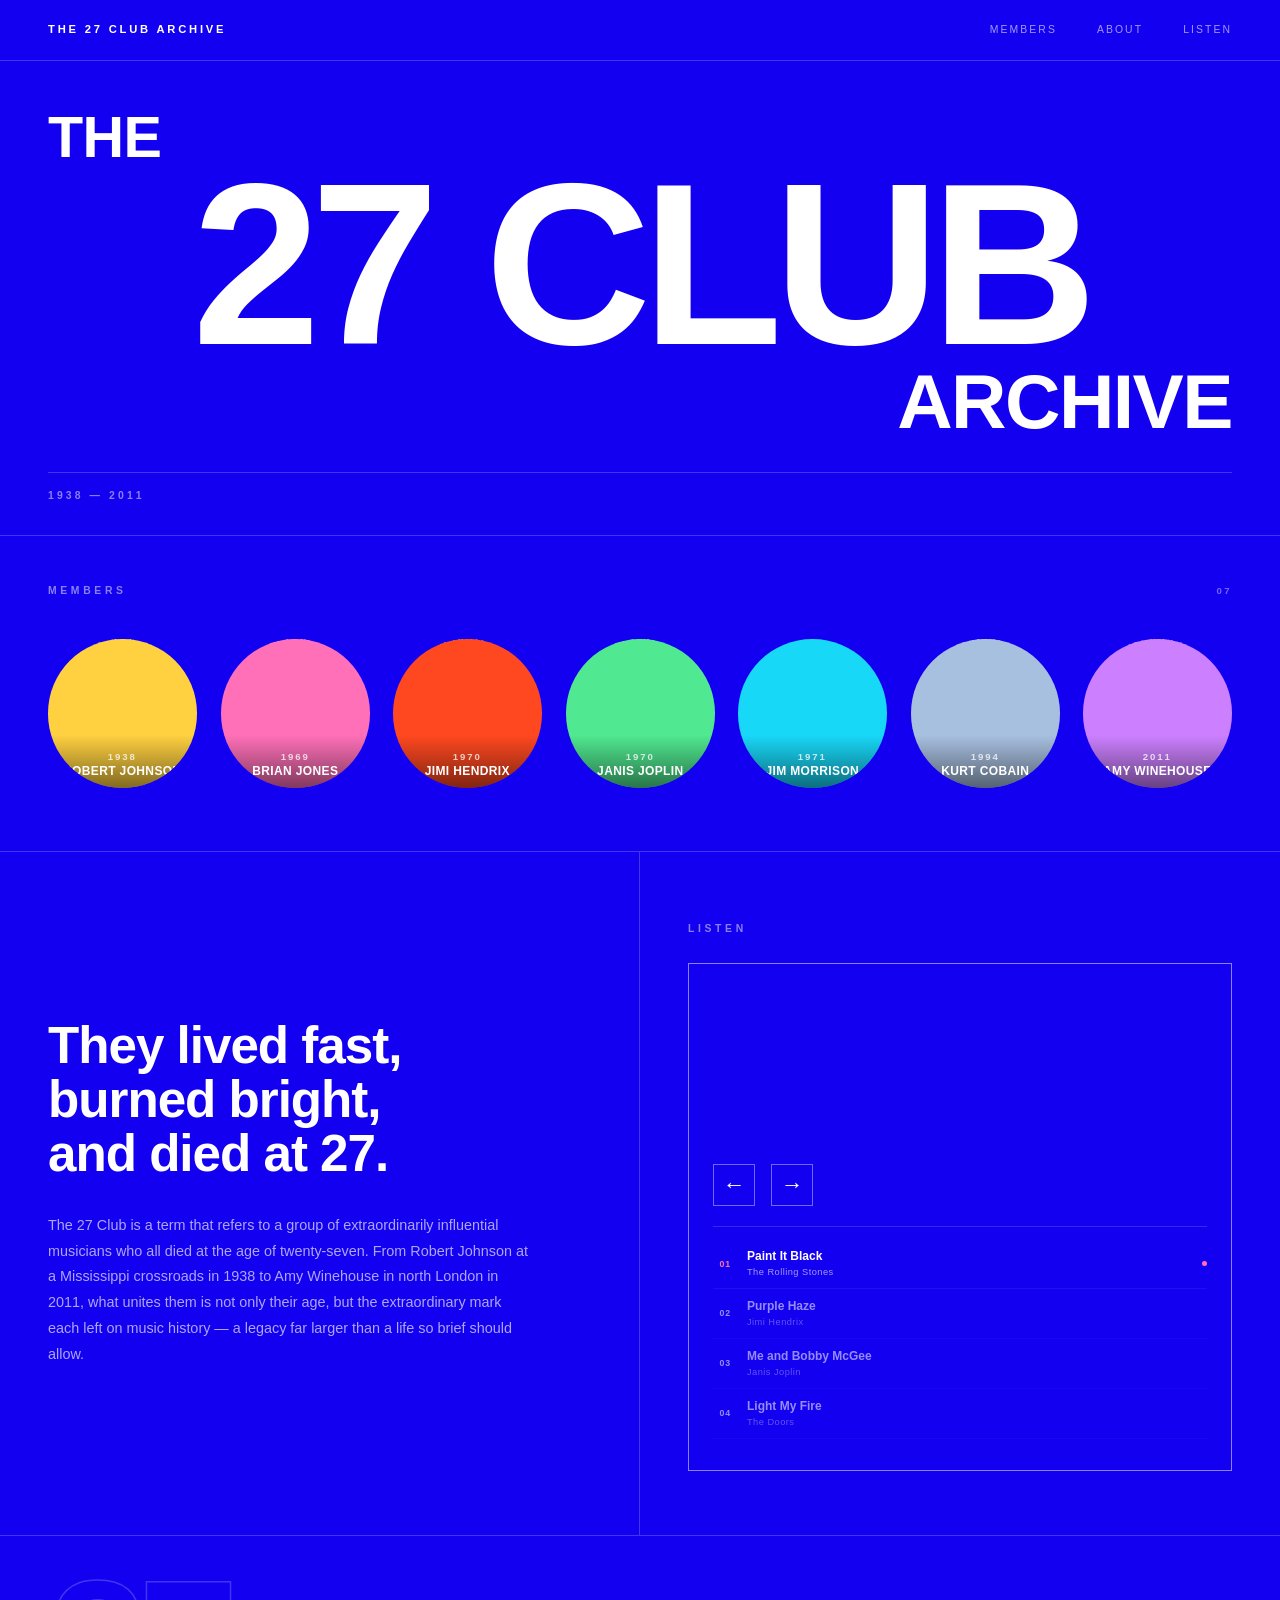
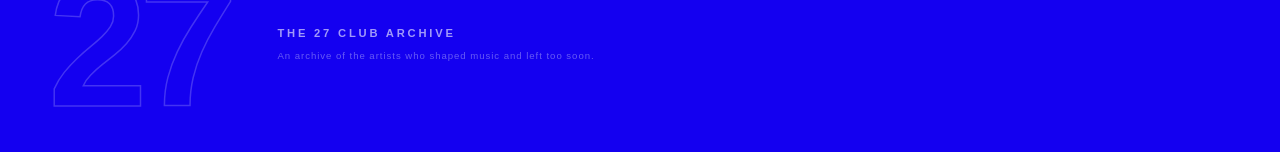
==== index.html @ 419df27a "27 club" ====
<!DOCTYPE html>
<html lang="en">
<head>
  <meta charset="UTF-8">
  <meta name="viewport" content="width=device-width, initial-scale=1.0">
  <title>The 27 Club Archive</title>
  <link rel="stylesheet" href="styles.css">
</head>
<body>

  <nav class="site-nav">
    <span class="nav-logo">The 27 Club Archive</span>
    <div class="nav-links">
      <a href="#members">Members</a>
      <a href="#about">About</a>
      <a href="#listen">Listen</a>
    </div>
  </nav>

  <section class="hero">
    <div class="hero-title">
      <div class="title-the">THE</div>
      <div class="title-27">27 CLUB</div>
      <div class="title-archive">ARCHIVE</div>
    </div>
    <div class="hero-meta">
      <span class="hero-dates">1938 &mdash; 2011</span>
    </div>
  </section>

  <section class="members-section" id="members">
    <div class="members-label">
      <span>Members</span>
      <span class="members-count">07</span>
    </div>

    <div class="members-grid">

      <a href="members/robert-johnson.html" class="member-circle" style="--color: #FFD040">
        <img class="circle-img circle-threshold" src=".zenflow-attachments/76726091-aeca-4d4d-8b0a-7238feda0a3c.png" alt="Robert Johnson">
        <img class="circle-img circle-halftone" src=".zenflow-attachments/add4eace-96e6-4d94-8f6b-bdab7e1ceea6.png" alt="Robert Johnson">
        <div class="circle-info">
          <span class="circle-year">1938</span>
          <span class="circle-name">Robert Johnson</span>
        </div>
      </a>

      <a href="members/brian-jones.html" class="member-circle" style="--color: #FF70B8">
        <img class="circle-img circle-threshold" src=".zenflow-attachments/5f289cb8-2239-4285-b344-a685cfad030c.png" alt="Brian Jones">
        <img class="circle-img circle-halftone" src=".zenflow-attachments/522c7204-eaee-421b-bed2-1b49434ac3e8.png" alt="Brian Jones">
        <div class="circle-info">
          <span class="circle-year">1969</span>
          <span class="circle-name">Brian Jones</span>
        </div>
      </a>

      <a href="members/jimi-hendrix.html" class="member-circle" style="--color: #FF4820">
        <img class="circle-img circle-threshold" src=".zenflow-attachments/1c67dd60-42a4-47df-b7ad-dfa5100b7563.png" alt="Jimi Hendrix">
        <img class="circle-img circle-halftone" src=".zenflow-attachments/8b0aa598-7952-47e0-94f8-97193439e924.png" alt="Jimi Hendrix">
        <div class="circle-info">
          <span class="circle-year">1970</span>
          <span class="circle-name">Jimi Hendrix</span>
        </div>
      </a>

      <a href="members/janis-joplin.html" class="member-circle" style="--color: #50E890">
        <img class="circle-img circle-threshold" src=".zenflow-attachments/85b2235f-b6a3-4884-8c78-66d7f9d17856.png" alt="Janis Joplin">
        <img class="circle-img circle-halftone" src=".zenflow-attachments/bd9fbab4-db8a-495e-9bda-b3ee3166f1fe.png" alt="Janis Joplin">
        <div class="circle-info">
          <span class="circle-year">1970</span>
          <span class="circle-name">Janis Joplin</span>
        </div>
      </a>

      <a href="members/jim-morrison.html" class="member-circle" style="--color: #18D8F8">
        <img class="circle-img circle-threshold" src=".zenflow-attachments/998606d6-463b-485b-a5c2-0012f53e89d2.png" alt="Jim Morrison" style="width:140%;height:140%;top:-20%;left:-20%;object-fit:contain;">
        <img class="circle-img circle-halftone" src=".zenflow-attachments/d2242a1e-b1d1-41db-b8bb-a1f26f40af06.png" alt="Jim Morrison" style="width:140%;height:140%;top:-20%;left:-20%;object-fit:contain;">
        <div class="circle-info">
          <span class="circle-year">1971</span>
          <span class="circle-name">Jim Morrison</span>
        </div>
      </a>

      <a href="members/kurt-cobain.html" class="member-circle" style="--color: #A8C0E0">
        <img class="circle-img circle-threshold" src=".zenflow-attachments/b9043e88-2c7e-46d2-8000-735af0f09d81.png" alt="Kurt Cobain">
        <img class="circle-img circle-halftone" src=".zenflow-attachments/f553f858-abbe-4a90-8a31-08021c6faad3.png" alt="Kurt Cobain">
        <div class="circle-info">
          <span class="circle-year">1994</span>
          <span class="circle-name">Kurt Cobain</span>
        </div>
      </a>

      <a href="members/amy-winehouse.html" class="member-circle" style="--color: #CC80FF">
        <img class="circle-img circle-threshold" src=".zenflow-attachments/edf354b9-4a42-473b-af5e-0af0be7027fa.png" alt="Amy Winehouse">
        <img class="circle-img circle-halftone" src=".zenflow-attachments/ae33bafc-1d8d-4ed4-bcd6-6d136a87b530.png" alt="Amy Winehouse">
        <div class="circle-info">
          <span class="circle-year">2011</span>
          <span class="circle-name">Amy Winehouse</span>
        </div>
      </a>

    </div>
  </section>

  <section class="lower-section">

    <div class="about-block" id="about">
      <p class="about-lead">They lived fast,<br>burned bright,<br>and died at 27.</p>
      <p class="about-body">The 27 Club is a term that refers to a group of extraordinarily influential musicians who all died at the age of twenty-seven. From Robert Johnson at a Mississippi crossroads in 1938 to Amy Winehouse in north London in 2011, what unites them is not only their age, but the extraordinary mark each left on music history — a legacy far larger than a life so brief should allow.</p>
    </div>

    <div class="player-block" id="listen">
      <div class="player-label-row">
        <span class="player-section-label">Listen</span>
      </div>
      <div class="music-player">
        <div class="apple-embed-wrap">
          <iframe id="apple-embed"
            allow="autoplay *; encrypted-media *; fullscreen *; clipboard-write"
            frameborder="0" height="150"
            sandbox="allow-forms allow-popups allow-same-origin allow-scripts allow-storage-access-by-user-activation allow-top-navigation-by-user-activation"
            src="https://embed.music.apple.com/us/album/paint-it-black/1440764786?i=1440765582">
          </iframe>
        </div>
        <div class="player-controls-row">
          <button class="player-arrow" id="prev-btn">&#8592;</button>
          <button class="player-arrow" id="next-btn">&#8594;</button>
        </div>
        <div class="player-playlist" id="playlist"></div>
      </div>
    </div>

  </section>

  <footer class="site-footer">
    <div class="footer-big">27</div>
    <div class="footer-right">
      <span class="footer-name">The 27 Club Archive</span>
      <span class="footer-tagline">An archive of the artists who shaped music and left too soon.</span>
    </div>
  </footer>

  <div style="position:fixed;left:-9999px;width:200px;height:113px;overflow:hidden;opacity:0;pointer-events:none;" aria-hidden="true">
    <div id="yt-player"></div>
  </div>
  <script src="https://www.youtube.com/iframe_api"></script>
  <script src="script.js"></script>

</body>
</html>
---- styles.css ----
/* ============================================================
   THE 27 CLUB ARCHIVE
   Swiss International Style — vivid blue, Helvetica
   ============================================================ */

:root {
  --blue:  #1400F0;
  --white: #ffffff;
  --font:  "Helvetica Neue", Helvetica, Arial, sans-serif;
  --ease:  cubic-bezier(0.25, 0.46, 0.45, 0.94);
}

*, *::before, *::after {
  box-sizing: border-box;
  margin: 0;
  padding: 0;
}

html {
  font-size: 16px;
  scroll-behavior: smooth;
}

body {
  background: var(--blue);
  color: var(--white);
  font-family: var(--font);
  line-height: 1.4;
  overflow-x: hidden;
}

a {
  color: inherit;
  text-decoration: none;
}

/* ============================================================
   NAV
   ============================================================ */

.site-nav {
  display: flex;
  align-items: center;
  justify-content: space-between;
  padding: 1.4rem 3rem;
  border-bottom: 1.5px solid rgba(255, 255, 255, 0.2);
}

.nav-logo {
  font-size: 0.7rem;
  font-weight: 700;
  letter-spacing: 0.25em;
  text-transform: uppercase;
}

.nav-links {
  display: flex;
  gap: 2.5rem;
}

.nav-links a {
  font-size: 0.65rem;
  font-weight: 500;
  letter-spacing: 0.2em;
  text-transform: uppercase;
  opacity: 0.6;
  transition: opacity 0.2s;
  position: relative;
}

.nav-links a::after {
  content: '';
  position: absolute;
  bottom: -3px;
  left: 0;
  width: 0;
  height: 1px;
  background: currentColor;
  transition: width 0.3s var(--ease);
}

.nav-links a:hover {
  opacity: 1;
}

.nav-links a:hover::after {
  width: 100%;
}

/* ============================================================
   HERO — staggered Swiss-style title
   ============================================================ */

.hero {
  padding: 3rem 3rem 2rem;
  border-bottom: 1.5px solid rgba(255, 255, 255, 0.2);
}

.hero-title {
  margin-bottom: 2rem;
}

.title-the {
  font-size: clamp(2rem, 4.5vw, 5rem);
  font-weight: 900;
  letter-spacing: -0.01em;
  line-height: 1;
  text-transform: uppercase;
  text-align: left;
}

.title-27 {
  font-size: clamp(5rem, 18vw, 22rem);
  font-weight: 900;
  letter-spacing: -0.04em;
  line-height: 0.85;
  text-transform: uppercase;
  text-align: center;
}

.title-archive {
  font-size: clamp(2.5rem, 6vw, 7.5rem);
  font-weight: 900;
  letter-spacing: -0.02em;
  line-height: 1;
  text-transform: uppercase;
  text-align: right;
}

.hero-meta {
  display: flex;
  align-items: center;
  justify-content: space-between;
  border-top: 1.5px solid rgba(255, 255, 255, 0.2);
  padding-top: 1rem;
}

.hero-dates {
  font-size: 0.65rem;
  font-weight: 700;
  letter-spacing: 0.3em;
  text-transform: uppercase;
  opacity: 0.5;
}

.hero-tagline {
  font-size: 0.65rem;
  font-weight: 400;
  letter-spacing: 0.15em;
  text-transform: uppercase;
  opacity: 0.5;
}

/* ============================================================
   MEMBERS — colored circles
   ============================================================ */

.members-section {
  padding: 3rem 3rem 4rem;
  border-bottom: 1.5px solid rgba(255, 255, 255, 0.2);
}

.members-label {
  display: flex;
  align-items: baseline;
  justify-content: space-between;
  margin-bottom: 2.5rem;
}

.members-label span:first-child {
  font-size: 0.65rem;
  font-weight: 700;
  letter-spacing: 0.35em;
  text-transform: uppercase;
  opacity: 0.5;
}

.members-count {
  font-size: 0.6rem;
  font-weight: 700;
  letter-spacing: 0.25em;
  opacity: 0.4;
}

.members-grid {
  display: grid;
  grid-template-columns: repeat(7, 1fr);
  gap: 1.5rem;
  align-items: end;
}

/* ---- The circle card ---- */

.member-circle {
  display: block;
  position: relative;
  width: 100%;
  padding-bottom: 100%;
  border-radius: 50%;
  background: var(--color);
  overflow: hidden;
  cursor: pointer;
  transition: transform 0.35s var(--ease), box-shadow 0.35s var(--ease);
}

.member-circle:hover {
  transform: translateY(-8px) scale(1.04);
  box-shadow: 0 20px 50px rgba(0, 0, 0, 0.35);
}

/* Both threshold and halftone images — identical positioning & transition */
.circle-img {
  position: absolute;
  top: -7%;
  left: -7%;
  width: 114%;
  height: 114%;
  object-fit: cover;
  object-position: center 20%;
  mix-blend-mode: multiply;
  transition: opacity 0.4s var(--ease);
}

.circle-threshold {
  opacity: 1;
}

.circle-halftone {
  opacity: 0;
}

.member-circle:hover .circle-threshold {
  opacity: 0;
}

.member-circle:hover .circle-halftone {
  opacity: 1;
}

/* Label — always visible at bottom of circle */
.circle-info {
  position: absolute;
  bottom: 0;
  left: 0;
  right: 0;
  display: flex;
  flex-direction: column;
  align-items: center;
  padding: 10% 8% 10%;
  background: linear-gradient(to top, rgba(0,0,0,0.55) 0%, transparent 100%);
  z-index: 2;
  pointer-events: none;
}

.circle-year {
  font-size: clamp(0.45rem, 0.9vw, 0.6rem);
  font-weight: 700;
  letter-spacing: 0.2em;
  text-transform: uppercase;
  color: rgba(255,255,255,0.75);
  margin-bottom: 0.2em;
}

.circle-name {
  font-size: clamp(0.5rem, 1vw, 0.75rem);
  font-weight: 800;
  text-transform: uppercase;
  letter-spacing: 0.03em;
  text-align: center;
  line-height: 1.15;
  color: #ffffff;
}

/* ============================================================
   LOWER SECTION — About + Player
   ============================================================ */

.lower-section {
  display: grid;
  grid-template-columns: 1fr 1fr;
  border-bottom: 1.5px solid rgba(255, 255, 255, 0.2);
}

/* ---- ABOUT ---- */

.about-block {
  padding: 4rem 3rem;
  border-right: 1.5px solid rgba(255, 255, 255, 0.2);
  display: flex;
  flex-direction: column;
  justify-content: center;
  gap: 2rem;
}

.about-lead {
  font-size: clamp(2rem, 4vw, 4.5rem);
  font-weight: 900;
  letter-spacing: -0.02em;
  line-height: 1.05;
}

.about-body {
  font-size: 0.9rem;
  font-weight: 300;
  line-height: 1.8;
  opacity: 0.65;
  max-width: 480px;
}

/* ---- MUSIC PLAYER ---- */

.player-block {
  padding: 4rem 3rem;
  display: flex;
  flex-direction: column;
  gap: 1.5rem;
}

.player-section-label {
  font-size: 0.65rem;
  font-weight: 700;
  letter-spacing: 0.35em;
  text-transform: uppercase;
  opacity: 0.5;
}

.music-player {
  border: 1.5px solid rgba(255, 255, 255, 0.5);
  padding: 1.5rem;
  display: flex;
  flex-direction: column;
  gap: 1.25rem;
}

.player-top {
  display: flex;
  align-items: center;
  gap: 1rem;
}

.player-art {
  width: 56px;
  height: 56px;
  flex-shrink: 0;
  background: rgba(255,255,255,0.15);
  border: 1.5px solid rgba(255,255,255,0.3);
  transition: background 0.4s ease;
}

.player-track {
  display: flex;
  flex-direction: column;
  gap: 0.2rem;
  min-width: 0;
}

.player-track-name {
  font-size: 1rem;
  font-weight: 700;
  letter-spacing: -0.01em;
  white-space: nowrap;
  overflow: hidden;
  text-overflow: ellipsis;
}

.player-track-artist {
  font-size: 0.65rem;
  font-weight: 400;
  letter-spacing: 0.1em;
  opacity: 0.55;
  text-transform: uppercase;
}

.player-controls-row {
  display: flex;
  align-items: center;
  gap: 1rem;
}

.player-arrow {
  background: none;
  border: 1.5px solid rgba(255,255,255,0.4);
  color: var(--white);
  font-size: 1.4rem;
  width: 42px;
  height: 42px;
  cursor: pointer;
  display: flex;
  align-items: center;
  justify-content: center;
  transition: background 0.2s, border-color 0.2s;
  font-family: var(--font);
}

.player-arrow:hover {
  background: rgba(255,255,255,0.15);
  border-color: rgba(255,255,255,0.8);
}

.player-play {
  background: var(--white);
  border: none;
  color: var(--blue);
  width: 52px;
  height: 52px;
  border-radius: 50%;
  cursor: pointer;
  display: flex;
  align-items: center;
  justify-content: center;
  transition: transform 0.2s, opacity 0.2s;
  flex-shrink: 0;
}

.player-play svg {
  width: 18px;
  height: 18px;
}

.player-play:hover {
  transform: scale(1.08);
  opacity: 0.9;
}

.player-progress-row {
  display: flex;
  align-items: center;
  gap: 0.75rem;
}

.player-time {
  font-size: 0.55rem;
  font-weight: 600;
  letter-spacing: 0.1em;
  opacity: 0.5;
  font-variant-numeric: tabular-nums;
  min-width: 26px;
}

.player-bar {
  flex: 1;
  height: 2px;
  background: rgba(255,255,255,0.2);
  cursor: pointer;
  position: relative;
}

.player-bar-fill {
  height: 100%;
  background: var(--white);
  width: 0%;
  transition: width 0.5s linear;
}

.player-playlist {
  border-top: 1.5px solid rgba(255,255,255,0.15);
  padding-top: 0.75rem;
  display: flex;
  flex-direction: column;
  max-height: 220px;
  overflow-y: auto;
}

.player-playlist::-webkit-scrollbar {
  width: 3px;
}

.player-playlist::-webkit-scrollbar-track {
  background: transparent;
}

.player-playlist::-webkit-scrollbar-thumb {
  background: rgba(255,255,255,0.3);
}

.playlist-item {
  display: flex;
  align-items: center;
  gap: 1rem;
  padding: 0.55rem 0;
  cursor: pointer;
  border-bottom: 1px solid rgba(255,255,255,0.06);
  transition: opacity 0.15s;
  opacity: 0.55;
}

.playlist-item:hover,
.playlist-item.active {
  opacity: 1;
}

.playlist-item.active .pl-num {
  color: var(--track-color, #fff);
}

.pl-num {
  font-size: 0.55rem;
  font-weight: 700;
  letter-spacing: 0.1em;
  min-width: 18px;
  text-align: right;
}

.pl-details {
  display: flex;
  flex-direction: column;
  gap: 0.1rem;
  flex: 1;
  min-width: 0;
}

.pl-title {
  font-size: 0.75rem;
  font-weight: 600;
  white-space: nowrap;
  overflow: hidden;
  text-overflow: ellipsis;
}

.pl-artist {
  font-size: 0.58rem;
  font-weight: 300;
  opacity: 0.6;
  letter-spacing: 0.05em;
}

.pl-dot {
  width: 5px;
  height: 5px;
  border-radius: 50%;
  background: var(--track-color, #fff);
  opacity: 0;
  flex-shrink: 0;
  transition: opacity 0.2s;
}

.playlist-item.active .pl-dot {
  opacity: 1;
}

/* ============================================================
   FOOTER
   ============================================================ */

.site-footer {
  display: flex;
  align-items: center;
  gap: 3rem;
  padding: 2rem 3rem;
  overflow: hidden;
}

.footer-big {
  font-size: clamp(6rem, 14vw, 18rem);
  font-weight: 900;
  letter-spacing: -0.05em;
  line-height: 0.85;
  color: transparent;
  -webkit-text-stroke: 1.5px rgba(255,255,255,0.2);
  flex-shrink: 0;
}

.footer-right {
  display: flex;
  flex-direction: column;
  gap: 0.5rem;
}

.footer-name {
  font-size: 0.7rem;
  font-weight: 700;
  letter-spacing: 0.25em;
  text-transform: uppercase;
  opacity: 0.6;
}

.footer-tagline {
  font-size: 0.6rem;
  font-weight: 300;
  letter-spacing: 0.1em;
  opacity: 0.35;
}

/* ============================================================
   MEMBER PAGES
   ============================================================ */

.member-page {
  min-height: 100vh;
}

.member-page-nav {
  display: flex;
  align-items: center;
  justify-content: space-between;
  padding: 1.4rem 3rem;
  border-bottom: 1.5px solid rgba(255,255,255,0.2);
}

.back-link {
  font-size: 0.65rem;
  font-weight: 700;
  letter-spacing: 0.25em;
  text-transform: uppercase;
  opacity: 0.6;
  transition: opacity 0.2s;
}

.back-link:hover {
  opacity: 1;
}

.page-27 {
  font-size: 1.1rem;
  font-weight: 900;
  letter-spacing: -0.02em;
}

.page-num {
  font-size: 0.6rem;
  font-weight: 600;
  letter-spacing: 0.2em;
  opacity: 0.4;
}

.member-hero {
  display: grid;
  grid-template-columns: 420px 1fr;
  min-height: 80vh;
  border-bottom: 1.5px solid rgba(255,255,255,0.2);
}

.hero-img-col {
  position: relative;
  overflow: hidden;
  border-right: 1.5px solid rgba(255,255,255,0.2);
}

.hero-img-col::before {
  content: '';
  position: absolute;
  inset: 0;
  background:
    linear-gradient(to right, transparent 50%, rgba(20,0,240,0.65) 100%),
    linear-gradient(to bottom, transparent 55%, rgba(20,0,240,0.5) 100%);
  z-index: 1;
  pointer-events: none;
}

.hero-img-col::after {
  content: '';
  position: absolute;
  inset: 0;
  background: var(--member-color, rgba(255,255,255,0));
  opacity: 0.06;
  mix-blend-mode: color;
  z-index: 2;
  pointer-events: none;
}

.hero-photo {
  width: 100%;
  height: 100%;
  display: block;
  object-fit: cover;
  object-position: center top;
  position: relative;
  z-index: 0;
}

.hero-text-col {
  padding: 4rem 4.5rem;
  display: flex;
  flex-direction: column;
  justify-content: center;
}

.hero-tag {
  display: inline-flex;
  align-items: center;
  gap: 0.5rem;
  font-size: 0.6rem;
  font-weight: 700;
  letter-spacing: 0.3em;
  text-transform: uppercase;
  margin-bottom: 1.5rem;
}

.hero-tag-dot {
  width: 8px;
  height: 8px;
  border-radius: 50%;
  background: var(--member-color, #fff);
  flex-shrink: 0;
}

.hero-name {
  font-size: clamp(3.5rem, 7vw, 8rem);
  font-weight: 900;
  letter-spacing: -0.04em;
  line-height: 0.88;
  text-transform: uppercase;
  margin-bottom: 1rem;
}

.hero-dates-row {
  font-size: 0.7rem;
  font-weight: 300;
  letter-spacing: 0.25em;
  opacity: 0.5;
  margin-bottom: 2.5rem;
}

.hero-genres {
  display: flex;
  flex-wrap: wrap;
  gap: 0.5rem;
  margin-bottom: 3rem;
}

.genre-pill {
  font-size: 0.55rem;
  font-weight: 700;
  letter-spacing: 0.18em;
  text-transform: uppercase;
  border: 1.5px solid rgba(255,255,255,0.3);
  padding: 0.3rem 0.8rem;
  border-radius: 100px;
  transition: background 0.2s, border-color 0.2s;
}

.genre-pill:hover {
  background: rgba(255,255,255,0.1);
  border-color: rgba(255,255,255,0.6);
}

.hero-quote {
  font-size: clamp(1rem, 2vw, 1.4rem);
  font-weight: 300;
  font-style: italic;
  line-height: 1.6;
  opacity: 0.8;
  border-left: 3px solid var(--member-color, rgba(255,255,255,0.5));
  padding-left: 1.5rem;
  max-width: 500px;
  margin-bottom: 0.75rem;
}

.hero-quote-attr {
  font-size: 0.55rem;
  font-weight: 600;
  letter-spacing: 0.25em;
  text-transform: uppercase;
  opacity: 0.4;
  padding-left: 1.5rem;
}

.member-content {
  padding: 5rem 3rem;
}

.content-grid {
  display: grid;
  grid-template-columns: 1fr 1fr;
  gap: 5rem;
  max-width: 1200px;
}

.content-block {
  margin-bottom: 3.5rem;
}

.content-label {
  font-size: 0.55rem;
  font-weight: 700;
  letter-spacing: 0.4em;
  text-transform: uppercase;
  opacity: 0.5;
  margin-bottom: 0.8rem;
  display: block;
}

.content-block h3 {
  font-size: 1.9rem;
  font-weight: 900;
  letter-spacing: -0.02em;
  margin-bottom: 1rem;
  line-height: 1.1;
}

.content-block p {
  font-size: 0.88rem;
  font-weight: 300;
  line-height: 1.85;
  opacity: 0.65;
  margin-bottom: 0.9rem;
}

.disc-list {
  list-style: none;
  margin-top: 0.5rem;
}

.disc-list li {
  display: flex;
  align-items: baseline;
  gap: 1.2rem;
  padding: 0.75rem 0;
  border-bottom: 1px solid rgba(255,255,255,0.1);
  font-size: 0.82rem;
}

.disc-yr {
  font-size: 0.58rem;
  font-weight: 700;
  letter-spacing: 0.1em;
  opacity: 0.4;
  min-width: 32px;
}

.disc-title {
  font-weight: 500;
  flex: 1;
}

.disc-type {
  font-size: 0.5rem;
  font-weight: 600;
  letter-spacing: 0.15em;
  text-transform: uppercase;
  opacity: 0.4;
}

.member-footer-nav {
  padding: 2.5rem 3rem;
  border-top: 1.5px solid rgba(255,255,255,0.2);
  display: flex;
  align-items: center;
  justify-content: space-between;
}

.fnav-prev,
.fnav-next {
  display: flex;
  flex-direction: column;
  gap: 0.2rem;
}

.fnav-next {
  text-align: right;
}

.fnav-dir {
  font-size: 0.55rem;
  font-weight: 700;
  letter-spacing: 0.25em;
  text-transform: uppercase;
  opacity: 0.4;
}

.fnav-name {
  font-size: 1rem;
  font-weight: 700;
  letter-spacing: -0.01em;
  transition: opacity 0.2s;
}

a.fnav-prev:hover .fnav-name,
a.fnav-next:hover .fnav-name {
  opacity: 0.6;
}

/* ============================================================
   RESPONSIVE
   ============================================================ */

@media (max-width: 1100px) {
  .members-grid {
    grid-template-columns: repeat(4, 1fr);
  }

  .member-hero {
    grid-template-columns: 1fr;
  }

  .hero-img-col {
    min-height: 55vw;
    border-right: none;
    border-bottom: 1.5px solid rgba(255,255,255,0.2);
  }

  .content-grid {
    grid-template-columns: 1fr;
    gap: 0;
  }
}

@media (max-width: 768px) {
  .site-nav {
    padding: 1.2rem 1.5rem;
  }

  .hero {
    padding: 2rem 1.5rem 1.5rem;
  }

  .members-section {
    padding: 2.5rem 1.5rem 3rem;
  }

  .members-grid {
    grid-template-columns: repeat(3, 1fr);
    gap: 1rem;
  }

  .lower-section {
    grid-template-columns: 1fr;
  }

  .about-block {
    padding: 3rem 1.5rem;
    border-right: none;
    border-bottom: 1.5px solid rgba(255,255,255,0.2);
  }

  .player-block {
    padding: 3rem 1.5rem;
  }

  .member-content {
    padding: 3rem 1.5rem;
  }

  .hero-text-col {
    padding: 3rem 2rem;
  }

  .site-footer {
    padding: 2rem 1.5rem;
  }

  .member-page-nav,
  .member-footer-nav {
    padding: 1.2rem 1.5rem;
  }
}

/* ============================================================
   ANIMATIONS & INTERACTIONS
   ============================================================ */

@keyframes slideUp {
  from { opacity: 0; transform: translateY(50px); }
  to   { opacity: 1; transform: translateY(0); }
}

@keyframes slideRight {
  from { opacity: 0; transform: translateX(-40px); }
  to   { opacity: 1; transform: translateX(0); }
}

@keyframes revealClip {
  from { clip-path: inset(0 100% 0 0); opacity: 0.4; }
  to   { clip-path: inset(0 0% 0 0);   opacity: 1; }
}

@keyframes scalePop {
  from { opacity: 0; transform: scale(0.82); }
  to   { opacity: 1; transform: scale(1); }
}

/* Hero title staggered entrance */
.title-the {
  animation: slideRight 0.55s var(--ease) both;
  animation-delay: 0.05s;
}
.title-27 {
  animation: slideUp 0.7s var(--ease) both;
  animation-delay: 0.18s;
}
.title-archive {
  animation: slideUp 0.55s var(--ease) both;
  animation-delay: 0.32s;
}
.hero-meta {
  animation: slideUp 0.5s var(--ease) both;
  animation-delay: 0.48s;
}

/* Members grid staggered pop-in */
.member-circle:nth-child(1) { animation: scalePop 0.45s var(--ease) both; animation-delay: 0.55s; }
.member-circle:nth-child(2) { animation: scalePop 0.45s var(--ease) both; animation-delay: 0.65s; }
.member-circle:nth-child(3) { animation: scalePop 0.45s var(--ease) both; animation-delay: 0.75s; }
.member-circle:nth-child(4) { animation: scalePop 0.45s var(--ease) both; animation-delay: 0.85s; }
.member-circle:nth-child(5) { animation: scalePop 0.45s var(--ease) both; animation-delay: 0.95s; }
.member-circle:nth-child(6) { animation: scalePop 0.45s var(--ease) both; animation-delay: 1.05s; }
.member-circle:nth-child(7) { animation: scalePop 0.45s var(--ease) both; animation-delay: 1.15s; }

/* Circle label slides up on hover */
.circle-info {
  transform: translateY(6px);
  transition: transform 0.35s var(--ease);
}
.member-circle:hover .circle-info {
  transform: translateY(0);
}

/* Scroll reveal */
.reveal {
  opacity: 0;
  transform: translateY(36px);
  transition: opacity 0.75s var(--ease), transform 0.75s var(--ease);
}
.reveal.revealed {
  opacity: 1;
  transform: none;
}

/* Member page hero entrance */
.hero-name {
  animation: revealClip 0.75s var(--ease) both;
  animation-delay: 0.2s;
}
.hero-tag {
  animation: slideUp 0.45s var(--ease) both;
  animation-delay: 0.1s;
}
.hero-dates-row {
  animation: slideUp 0.45s var(--ease) both;
  animation-delay: 0.35s;
}
.hero-genres {
  animation: slideUp 0.45s var(--ease) both;
  animation-delay: 0.45s;
}
.hero-quote {
  animation: slideUp 0.5s var(--ease) both;
  animation-delay: 0.55s;
}
.hero-quote-attr {
  animation: slideUp 0.45s var(--ease) both;
  animation-delay: 0.65s;
}

/* Cursor glow layer */
body::after {
  content: '';
  position: fixed;
  inset: 0;
  pointer-events: none;
  z-index: 9999;
  background: radial-gradient(circle 380px at var(--mx, -999px) var(--my, -999px), rgba(255,255,255,0.055) 0%, transparent 70%);
  transition: background 0.05s linear;
}

/* Disc list items stagger */
.disc-list li {
  opacity: 0;
  transform: translateX(-20px);
  transition: opacity 0.4s ease, transform 0.4s ease;
}
.reveal.revealed .disc-list li,
.disc-list.revealed li {
  opacity: 1;
  transform: none;
}
.disc-list li:nth-child(1) { transition-delay: 0.05s; }
.disc-list li:nth-child(2) { transition-delay: 0.10s; }
.disc-list li:nth-child(3) { transition-delay: 0.15s; }
.disc-list li:nth-child(4) { transition-delay: 0.20s; }
.disc-list li:nth-child(5) { transition-delay: 0.25s; }
.disc-list li:nth-child(6) { transition-delay: 0.30s; }
.disc-list li:nth-child(7) { transition-delay: 0.35s; }

/* ============================================================
   CSS HALFTONE (Janis Joplin)
   ============================================================ */

.css-halftone {
  -webkit-mask-image: radial-gradient(circle at center, black 40%, transparent 40%);
  -webkit-mask-size: 7px 7px;
  mask-image: radial-gradient(circle at center, black 40%, transparent 40%);
  mask-size: 7px 7px;
  filter: none !important;
}

/* ============================================================
   DISC LIST — clickable links
   ============================================================ */

.disc-list li:has(> a) {
  padding: 0;
}

.disc-list li a {
  display: flex;
  align-items: baseline;
  gap: 1.2rem;
  width: 100%;
  padding: 0.75rem 0;
  color: inherit;
  text-decoration: none;
  transition: opacity 0.2s;
}

.disc-list li a:hover {
  opacity: 0.6;
}

.disc-list li a .disc-title::after {
  content: " ↗";
  font-size: 0.55em;
  opacity: 0.4;
  vertical-align: super;
}

/* ============================================================
   FEATURED TRACK (member pages)
   ============================================================ */

.featured-track {
  padding: 2.5rem 3rem;
  background: rgba(0, 0, 0, 0.18);
  display: flex;
  align-items: flex-start;
  gap: 2.5rem;
  border-bottom: 1.5px solid rgba(255, 255, 255, 0.12);
}

.featured-track-label {
  font-size: 0.55rem;
  font-weight: 800;
  letter-spacing: 0.35em;
  text-transform: uppercase;
  color: var(--member-color, rgba(255, 255, 255, 0.5));
  writing-mode: vertical-lr;
  transform: rotate(180deg);
  white-space: nowrap;
  align-self: center;
  flex-shrink: 0;
}

.featured-track-embed {
  flex: 0 0 auto;
  width: 300px;
  aspect-ratio: 16 / 9;
  border-radius: 3px;
  overflow: hidden;
}

.featured-track-embed iframe {
  width: 100%;
  height: 100%;
  border: 0;
  display: block;
}

.featured-track-info {
  flex: 1;
  padding-top: 0.3rem;
}

.featured-track-now {
  font-size: 0.5rem;
  font-weight: 700;
  letter-spacing: 0.4em;
  text-transform: uppercase;
  opacity: 0.45;
  margin-bottom: 0.6rem;
  display: block;
}

.featured-track-title {
  font-size: clamp(1.4rem, 3.5vw, 2.6rem);
  font-weight: 900;
  letter-spacing: -0.03em;
  text-transform: uppercase;
  line-height: 1;
  color: var(--member-color, #fff);
  margin-bottom: 0.35rem;
}

.featured-track-artist {
  font-size: 0.7rem;
  font-weight: 400;
  letter-spacing: 0.18em;
  text-transform: uppercase;
  opacity: 0.55;
  margin-bottom: 1.2rem;
}

.featured-track-note {
  font-size: 0.62rem;
  opacity: 0.35;
  font-style: italic;
  line-height: 1.5;
}

.featured-track-search-link {
  display: inline-flex;
  align-items: center;
  gap: 0.5rem;
  font-size: 0.6rem;
  font-weight: 700;
  letter-spacing: 0.2em;
  text-transform: uppercase;
  border: 1.5px solid var(--member-color, rgba(255, 255, 255, 0.4));
  color: var(--member-color, #fff);
  padding: 0.55rem 1.2rem;
  border-radius: 100px;
  transition: background 0.2s;
}

.featured-track-search-link:hover {
  background: rgba(255, 255, 255, 0.08);
}

@media (max-width: 768px) {
  .featured-track {
    flex-direction: column;
    padding: 2rem 1.5rem;
    gap: 1.5rem;
  }
  .featured-track-label {
    writing-mode: horizontal-tb;
    transform: none;
  }
  .featured-track-embed {
    width: 100%;
  }
}
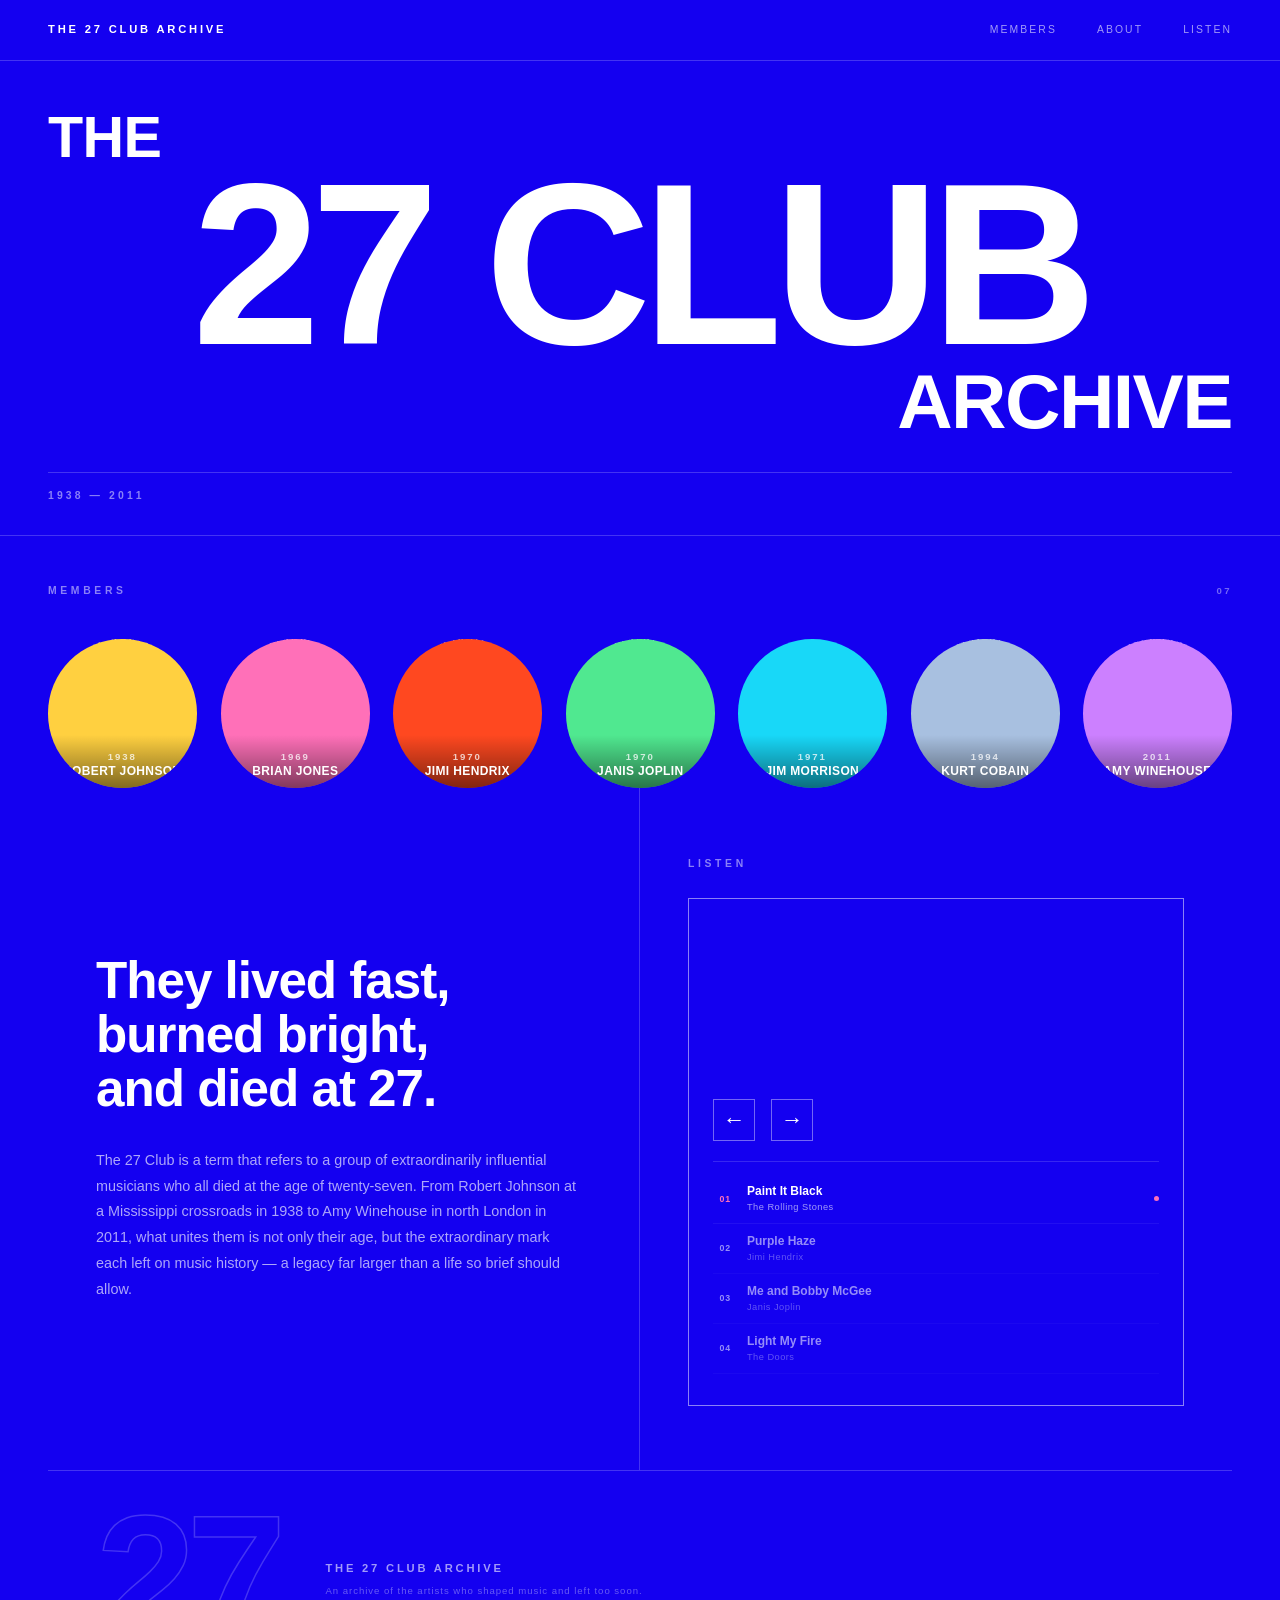
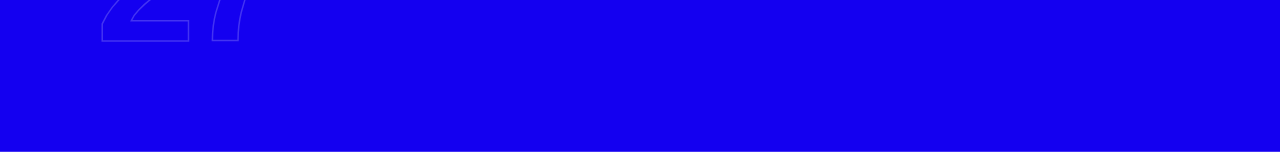
==== commit 05093001: "Update index.html" ====
--- a/index.html
+++ b/index.html
@@ -34,11 +34,11 @@
       <span class="members-count">07</span>
     </div>
 
-    <div class="members-grid">
+<div class="members-grid">
 
       <a href="members/robert-johnson.html" class="member-circle" style="--color: #FFD040">
-        <img class="circle-img circle-threshold" src=".zenflow-attachments/76726091-aeca-4d4d-8b0a-7238feda0a3c.png" alt="Robert Johnson">
-        <img class="circle-img circle-halftone" src=".zenflow-attachments/add4eace-96e6-4d94-8f6b-bdab7e1ceea6.png" alt="Robert Johnson">
+        <img class="circle-img circle-threshold" src="images/robert-threshold.png" alt="Robert Johnson">
+        <img class="circle-img circle-halftone" src="images/robert-halftone.png" alt="Robert Johnson">
         <div class="circle-info">
           <span class="circle-year">1938</span>
           <span class="circle-name">Robert Johnson</span>
@@ -46,8 +46,8 @@
       </a>
 
       <a href="members/brian-jones.html" class="member-circle" style="--color: #FF70B8">
-        <img class="circle-img circle-threshold" src=".zenflow-attachments/5f289cb8-2239-4285-b344-a685cfad030c.png" alt="Brian Jones">
-        <img class="circle-img circle-halftone" src=".zenflow-attachments/522c7204-eaee-421b-bed2-1b49434ac3e8.png" alt="Brian Jones">
+        <img class="circle-img circle-threshold" src="images/brian-threshold.png" alt="Brian Jones">
+        <img class="circle-img circle-halftone" src="images/brian-halftone.png" alt="Brian Jones">
         <div class="circle-info">
           <span class="circle-year">1969</span>
           <span class="circle-name">Brian Jones</span>
@@ -55,8 +55,8 @@
       </a>
 
       <a href="members/jimi-hendrix.html" class="member-circle" style="--color: #FF4820">
-        <img class="circle-img circle-threshold" src=".zenflow-attachments/1c67dd60-42a4-47df-b7ad-dfa5100b7563.png" alt="Jimi Hendrix">
-        <img class="circle-img circle-halftone" src=".zenflow-attachments/8b0aa598-7952-47e0-94f8-97193439e924.png" alt="Jimi Hendrix">
+        <img class="circle-img circle-threshold" src="images/jimi-threshold.png" alt="Jimi Hendrix">
+        <img class="circle-img circle-halftone" src="images/jimi-halftone.png" alt="Jimi Hendrix">
         <div class="circle-info">
           <span class="circle-year">1970</span>
           <span class="circle-name">Jimi Hendrix</span>
@@ -64,8 +64,8 @@
       </a>
 
       <a href="members/janis-joplin.html" class="member-circle" style="--color: #50E890">
-        <img class="circle-img circle-threshold" src=".zenflow-attachments/85b2235f-b6a3-4884-8c78-66d7f9d17856.png" alt="Janis Joplin">
-        <img class="circle-img circle-halftone" src=".zenflow-attachments/bd9fbab4-db8a-495e-9bda-b3ee3166f1fe.png" alt="Janis Joplin">
+        <img class="circle-img circle-threshold" src="images/janis-threshold.png" alt="Janis Joplin">
+        <img class="circle-img circle-halftone" src="images/janis-halftone.png" alt="Janis Joplin">
         <div class="circle-info">
           <span class="circle-year">1970</span>
           <span class="circle-name">Janis Joplin</span>
@@ -73,8 +73,8 @@
       </a>
 
       <a href="members/jim-morrison.html" class="member-circle" style="--color: #18D8F8">
-        <img class="circle-img circle-threshold" src=".zenflow-attachments/998606d6-463b-485b-a5c2-0012f53e89d2.png" alt="Jim Morrison" style="width:140%;height:140%;top:-20%;left:-20%;object-fit:contain;">
-        <img class="circle-img circle-halftone" src=".zenflow-attachments/d2242a1e-b1d1-41db-b8bb-a1f26f40af06.png" alt="Jim Morrison" style="width:140%;height:140%;top:-20%;left:-20%;object-fit:contain;">
+        <img class="circle-img circle-threshold" src="images/jim-threshold.png" alt="Jim Morrison" style="width:140%;height:140%;top:-20%;left:-20%;object-fit:contain;">
+        <img class="circle-img circle-halftone" src="images/jim-halftone.png" alt="Jim Morrison" style="width:140%;height:140%;top:-20%;left:-20%;object-fit:contain;">
         <div class="circle-info">
           <span class="circle-year">1971</span>
           <span class="circle-name">Jim Morrison</span>
@@ -82,8 +82,8 @@
       </a>
 
       <a href="members/kurt-cobain.html" class="member-circle" style="--color: #A8C0E0">
-        <img class="circle-img circle-threshold" src=".zenflow-attachments/b9043e88-2c7e-46d2-8000-735af0f09d81.png" alt="Kurt Cobain">
-        <img class="circle-img circle-halftone" src=".zenflow-attachments/f553f858-abbe-4a90-8a31-08021c6faad3.png" alt="Kurt Cobain">
+        <img class="circle-img circle-threshold" src="images/kurt-threshold.png" alt="Kurt Cobain">
+        <img class="circle-img circle-halftone" src="images/kurt-halftone.png" alt="Kurt Cobain">
         <div class="circle-info">
           <span class="circle-year">1994</span>
           <span class="circle-name">Kurt Cobain</span>
@@ -91,8 +91,8 @@
       </a>
 
       <a href="members/amy-winehouse.html" class="member-circle" style="--color: #CC80FF">
-        <img class="circle-img circle-threshold" src=".zenflow-attachments/edf354b9-4a42-473b-af5e-0af0be7027fa.png" alt="Amy Winehouse">
-        <img class="circle-img circle-halftone" src=".zenflow-attachments/ae33bafc-1d8d-4ed4-bcd6-6d136a87b530.png" alt="Amy Winehouse">
+        <img class="circle-img circle-threshold" src="images/amy-threshold.png" alt="Amy Winehouse">
+        <img class="circle-img circle-halftone" src="images/amy-halftone.png" alt="Amy Winehouse">
         <div class="circle-info">
           <span class="circle-year">2011</span>
           <span class="circle-name">Amy Winehouse</span>
@@ -100,8 +100,6 @@
       </a>
 
     </div>
-  </section>
-
   <section class="lower-section">
 
     <div class="about-block" id="about">
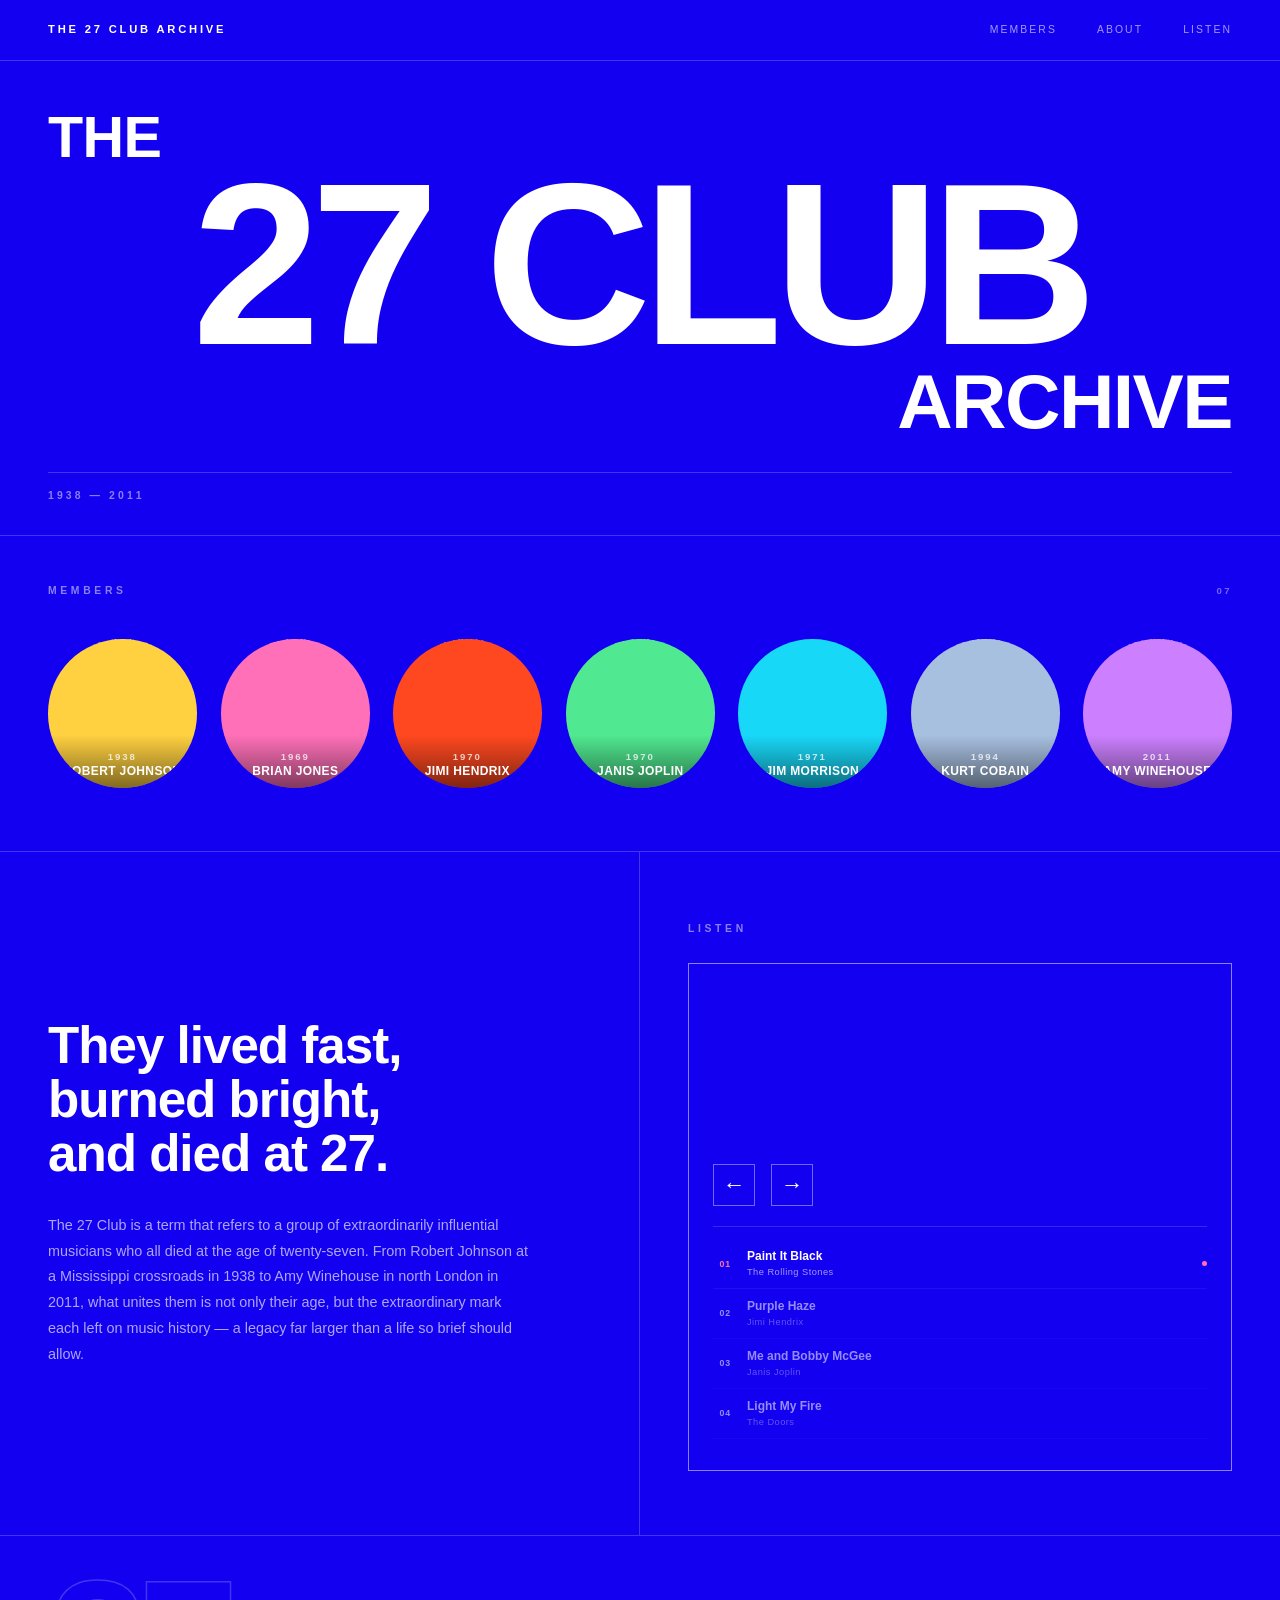
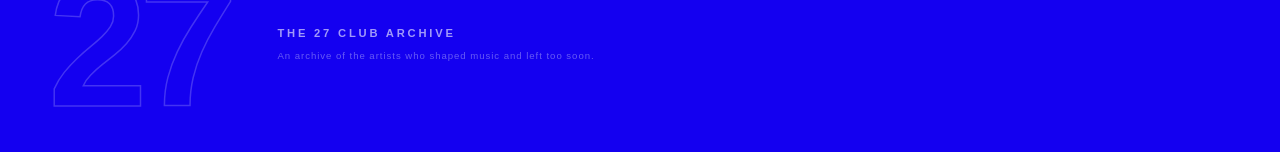
==== commit 33f0b36c: "Fix HTML structure by adding missing section tag Added a closing section tag and ensured proper HTML" ====
--- a/index.html
+++ b/index.html
@@ -34,7 +34,7 @@
       <span class="members-count">07</span>
     </div>
 
-<div class="members-grid">
+    <div class="members-grid">
 
       <a href="members/robert-johnson.html" class="member-circle" style="--color: #FFD040">
         <img class="circle-img circle-threshold" src="images/robert-threshold.png" alt="Robert Johnson">
@@ -100,6 +100,8 @@
       </a>
 
     </div>
+  </section>
+
   <section class="lower-section">
 
     <div class="about-block" id="about">
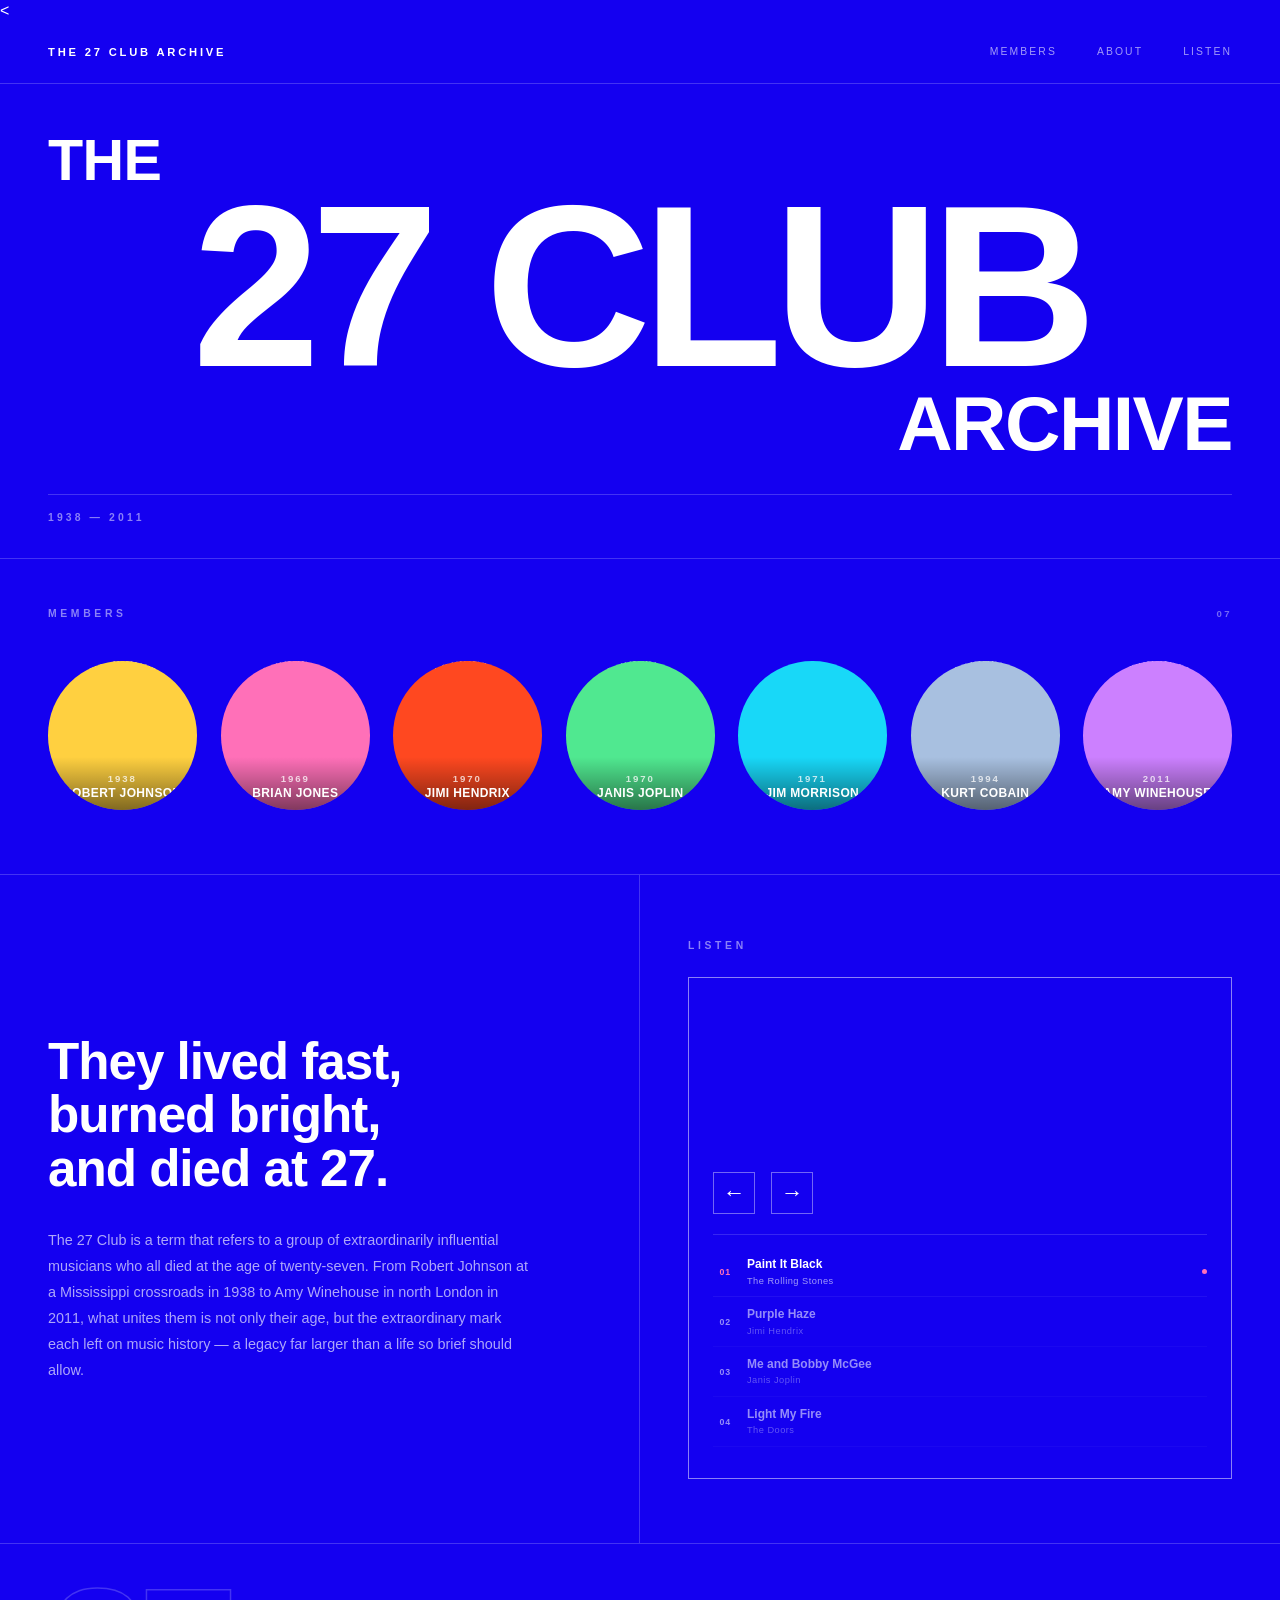
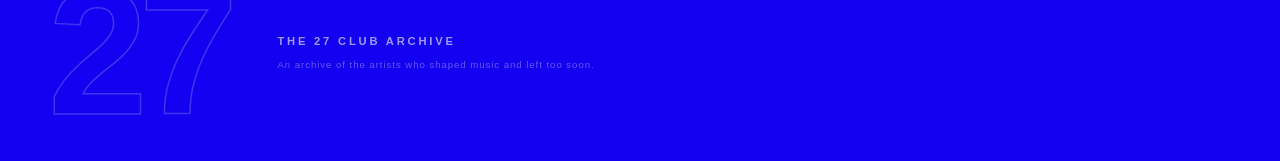
==== commit 38a0c45c: "r" ====
--- a/index.html
+++ b/index.html
@@ -1,4 +1,4 @@
-<!DOCTYPE html>
+<<!DOCTYPE html>
 <html lang="en">
 <head>
   <meta charset="UTF-8">
@@ -147,4 +147,4 @@
   <script src="script.js"></script>
 
 </body>
-</html>
+</html>
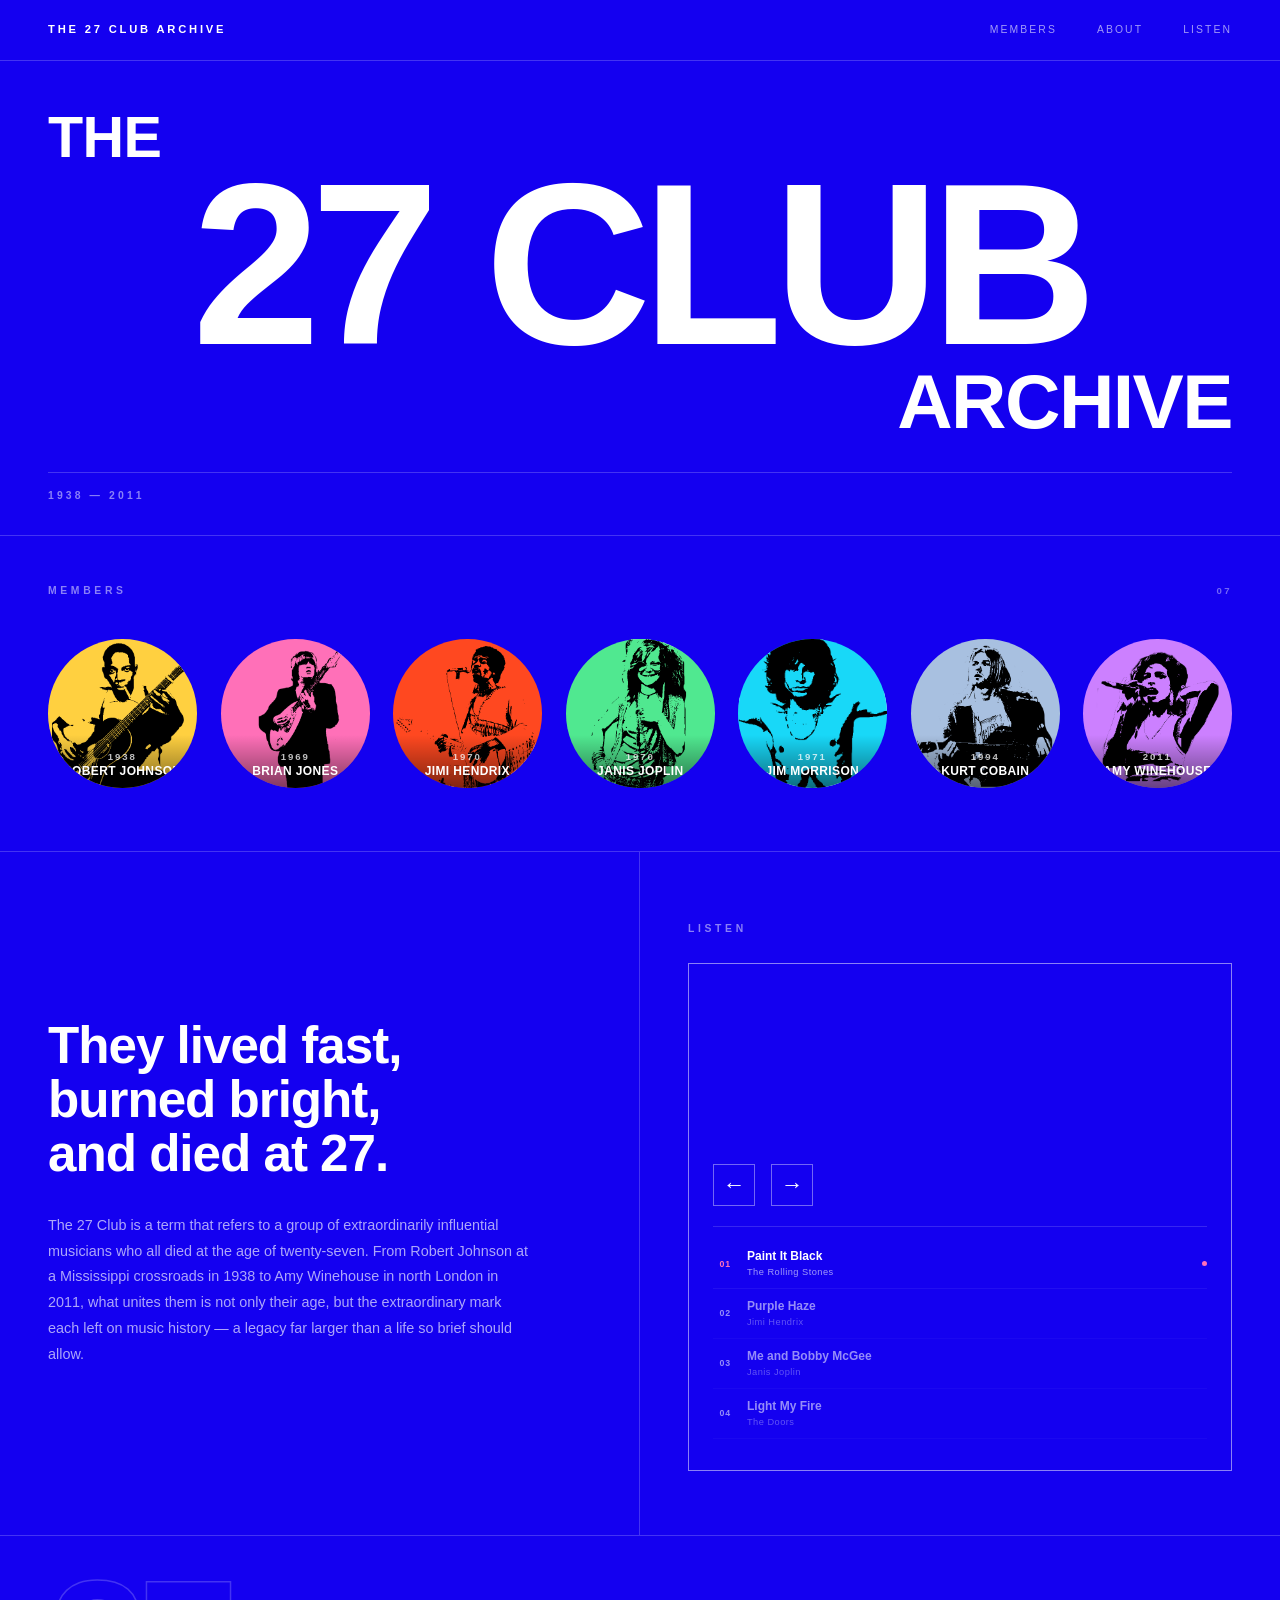
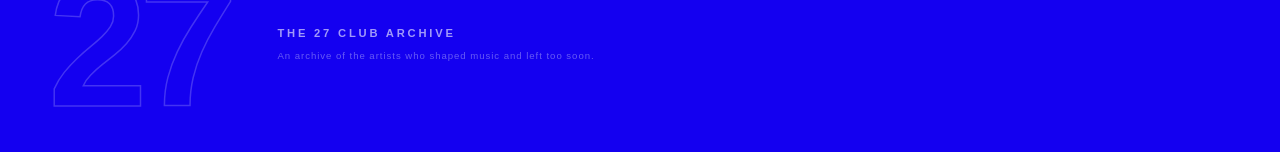
==== commit aa9a5711: "Fix DOCTYPE declaration in index.html" ====
--- a/index.html
+++ b/index.html
@@ -1,4 +1,4 @@
-<<!DOCTYPE html>
+<!DOCTYPE html>
 <html lang="en">
 <head>
   <meta charset="UTF-8">
@@ -147,4 +147,4 @@
   <script src="script.js"></script>
 
 </body>
-</html>+</html>
